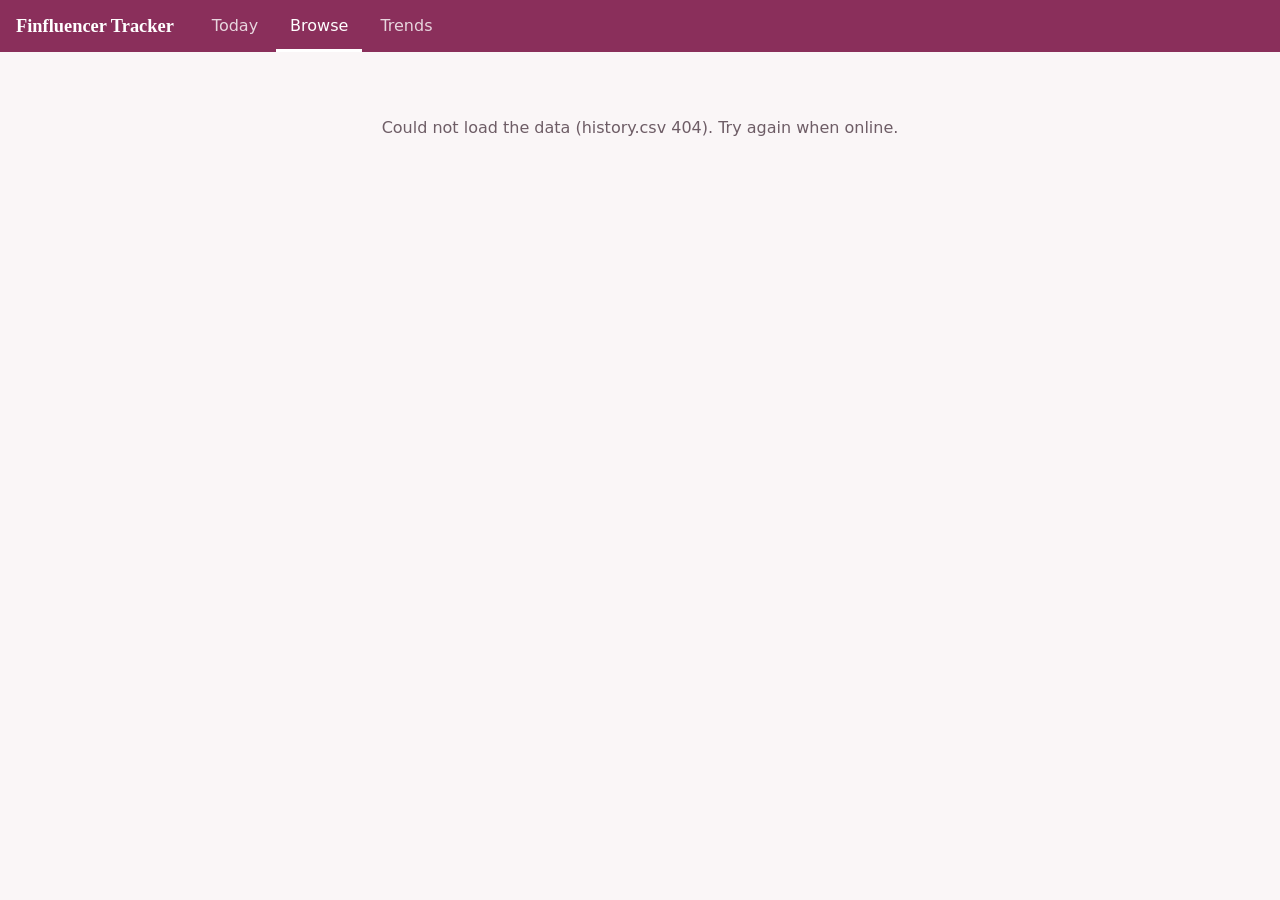
==== browse.html @ 4d165401 "Add the installable three-page site: Today, Browse, Trends Co-Authored-By: Claude Sonnet 5.5 <norepl" ====
<!doctype html>
<html lang="en">
<head>
<meta charset="utf-8">
<meta name="viewport" content="width=device-width, initial-scale=1">
<title>Finfluencer Tracker – Browse</title>
<link rel="manifest" href="manifest.webmanifest">
<meta name="theme-color" content="#8a2f5b">
<link rel="icon" href="icon.svg" type="image/svg+xml">
<link rel="apple-touch-icon" href="icon-192.png">
<link rel="stylesheet" href="style.css">
</head>
<body>
<main>
  <h1>Browse</h1>
  <p class="muted" id="runtime">Loading…</p>
  <div class="controls">
    <label>Search by name<input id="q" type="search" placeholder="e.g. rich"></label>
    <label>Kind<select id="kind"><option value="">All</option></select></label>
    <label>Size tier<select id="tier"><option value="">All</option></select></label>
    <label>Sort by<select id="sort">
      <option value="subscribers">Subscribers</option><option value="views">Views</option>
      <option value="videos">Videos</option><option value="views_per_video">Views per video</option>
      <option value="item">Name</option></select></label>
    <label>Order<select id="dir"><option value="-1">High to low</option><option value="1">Low to high</option></select></label>
    <label>Shortlist<select id="only"><option value="">All channels</option><option value="1">Starred only</option></select></label>
  </div>
  <p class="muted" id="count"></p>
  <div class="table-wrap" id="table"></div>
</main>
<script src="calc.js"></script>
<script src="app.js"></script>
<script>
renderNav("browse.html");
const KEY = "finfluencer-shortlist";
let stars = new Set();
try { stars = new Set(JSON.parse(localStorage.getItem(KEY) || "[]")); } catch (e) {}
const saveStars = () => { try { localStorage.setItem(KEY, JSON.stringify([...stars])); } catch (e) {} };
const NUMERIC = [["subscribers", "Subscribers"], ["views", "Views"], ["videos", "Videos"], ["views_per_video", "Views / video"]];
let data = [];

function fill(sel, values) {
  $(sel).insertAdjacentHTML("beforeend", [...new Set(values)].filter(Boolean).sort().map(v => `<option>${esc(v)}</option>`).join(""));
}
function render() {
  const q = $("#q").value.trim().toLowerCase(), kind = $("#kind").value, tier = $("#tier").value;
  const col = $("#sort").value, dir = +$("#dir").value, only = $("#only").value;
  const list = data.filter(r => (!q || r.item.toLowerCase().includes(q)) && (!kind || r.kind === kind) &&
    (!tier || r.tier === tier) && (!only || stars.has(r.item_id)));
  list.sort((a, b) => {
    if (col === "item") return dir * a.item.localeCompare(b.item);
    const x = a[col], y = b[col];  // empty values always sort last
    return x == null ? 1 : y == null ? -1 : dir * (x - y);
  });
  $("#count").textContent = `${list.length} of ${data.length} channels`;
  $("#table").innerHTML = list.length ? `<table><tr><th></th><th>Channel</th><th>Kind</th><th>Tier</th>` +
    NUMERIC.map(([c, l]) => `<th class="num sortable" data-col="${c}">${l}${c === col ? (dir < 0 ? " ▼" : " ▲") : ""}</th>`).join("") + `</tr>` +
    list.map(r => `<tr><td><button class="star ${stars.has(r.item_id) ? "on" : ""}" data-id="${esc(r.item_id)}" aria-label="Star ${esc(r.item)}">${stars.has(r.item_id) ? "★" : "☆"}</button></td>
      <td><a href="https://www.youtube.com/channel/${esc(r.item_id)}" target="_blank" rel="noopener">${esc(r.item)}</a></td>
      <td>${esc(r.kind)}</td><td>${esc(r.tier)}</td>` +
      NUMERIC.map(([c]) => `<td class="num">${fmt(r[c])}</td>`).join("") + `</tr>`).join("") + `</table>`
    : `<p class="empty">No channels match.</p>`;
}
loadData().then(({ rows, status, latest }) => {
  $("#runtime").textContent = `Latest values · data for ${latest} · last run ${new Date(status.run_time).toUTCString()}`;
  data = Calc.onDate(rows, latest);
  fill("#kind", data.map(r => r.kind)); fill("#tier", data.map(r => r.tier));
  for (const id of ["q", "kind", "tier", "sort", "dir", "only"]) $("#" + id).addEventListener("input", render);
  $("#table").addEventListener("click", e => {
    const star = e.target.closest(".star"), th = e.target.closest("th.sortable");
    if (star) { const id = star.dataset.id; stars.has(id) ? stars.delete(id) : stars.add(id); saveStars(); render(); }
    if (th) {
      if ($("#sort").value === th.dataset.col) $("#dir").value = String(-$("#dir").value);
      else { $("#sort").value = th.dataset.col; $("#dir").value = "-1"; }
      render();
    }
  });
  render();
}).catch(showError);
</script>
</body>
</html>
---- style.css ----
:root {
  --bg: #faf6f7; --card: #ffffff; --ink: #2a1f25; --muted: #6e5d66; --line: #e4d9de;
  --accent: #8a2f5b; --accent-ink: #ffffff; --accent2: #c27c2c; --bad: #b3402f; --good: #2f7a4f;
  --font-head: Georgia, "Times New Roman", serif;
  --font-body: system-ui, -apple-system, "Segoe UI", Roboto, sans-serif;
}
@media (prefers-color-scheme: dark) {
  :root { --bg: #1b1218; --card: #261a21; --ink: #f1e8ec; --muted: #b3a0aa; --line: #3d2c36;
          --accent: #d27aa6; --accent-ink: #1b1218; --accent2: #e0a35a; --bad: #e57d6c; --good: #6fc08f; }
}
* { box-sizing: border-box; }
body { margin: 0; background: var(--bg); color: var(--ink); font: 16px/1.5 var(--font-body); }
h1, h2, h3 { font-family: var(--font-head); line-height: 1.2; }
a { color: var(--accent); }
nav { background: var(--accent); color: var(--accent-ink); display: flex; gap: 4px; align-items: center;
      padding: 0 16px; flex-wrap: wrap; }
nav .brand { font: 700 1.15rem var(--font-head); margin-right: 20px; padding: 12px 0; }
nav a { color: var(--accent-ink); text-decoration: none; padding: 14px 14px; opacity: .8; }
nav a:hover, nav a.on { opacity: 1; box-shadow: inset 0 -3px 0 var(--accent-ink); }
main { max-width: 1040px; margin: 0 auto; padding: 24px 16px 64px; }
.muted { color: var(--muted); }
.cards { display: grid; grid-template-columns: repeat(auto-fit, minmax(160px, 1fr)); gap: 12px; margin: 16px 0 28px; }
.card { background: var(--card); border: 1px solid var(--line); border-radius: 10px; padding: 14px 16px; }
.card .n { font: 700 2rem var(--font-head); }
.card .l { color: var(--muted); font-size: .9rem; }
.chart-card { background: var(--card); border: 1px solid var(--line); border-radius: 10px; padding: 12px; margin-top: 12px; }
.table-wrap { overflow-x: auto; }
table { border-collapse: collapse; width: 100%; background: var(--card); border: 1px solid var(--line); }
th, td { text-align: left; padding: 8px 12px; border-bottom: 1px solid var(--line); white-space: nowrap; }
td.num, th.num { text-align: right; font-variant-numeric: tabular-nums; }
th { font-size: .85rem; color: var(--muted); }
th.sortable { cursor: pointer; user-select: none; }
.ok, .up { color: var(--good); font-weight: 600; } .fail, .down { color: var(--bad); font-weight: 600; }
.chg { display: block; font-size: .78rem; font-weight: 600; }
.controls { display: grid; grid-template-columns: repeat(auto-fit, minmax(170px, 1fr)); gap: 10px; margin: 16px 0; }
.controls label { display: flex; flex-direction: column; font-size: .8rem; color: var(--muted); gap: 3px; }
input, select, button { font: inherit; padding: 7px 9px; border: 1px solid var(--line); border-radius: 6px;
                        background: var(--card); color: var(--ink); }
button { cursor: pointer; }
.star { background: none; border: none; font-size: 1.4rem; line-height: 1; padding: 0 4px; color: var(--muted); }
.star.on { color: var(--accent2); }
.picker { display: flex; flex-wrap: wrap; gap: 6px 14px; margin: 10px 0; }
.picker label { display: inline-flex; align-items: center; gap: 5px; font-size: .88rem; cursor: pointer; }
.picker i { width: 10px; height: 10px; border-radius: 50%; display: inline-block; }
.switch { display: inline-flex; border: 1px solid var(--accent); border-radius: 8px; overflow: hidden; margin-right: 10px; }
.switch button { border: none; border-radius: 0; background: var(--card); }
.switch button.on { background: var(--accent); color: var(--accent-ink); }
section.finding { margin-bottom: 40px; }
section.finding p { max-width: 72ch; }
section.finding .how { color: var(--muted); font-size: .92rem; }
svg text { fill: var(--muted); font: 11px var(--font-body); }
.empty { padding: 24px; text-align: center; color: var(--muted); }
@media (max-width: 560px) { nav a { padding: 12px 8px; } }
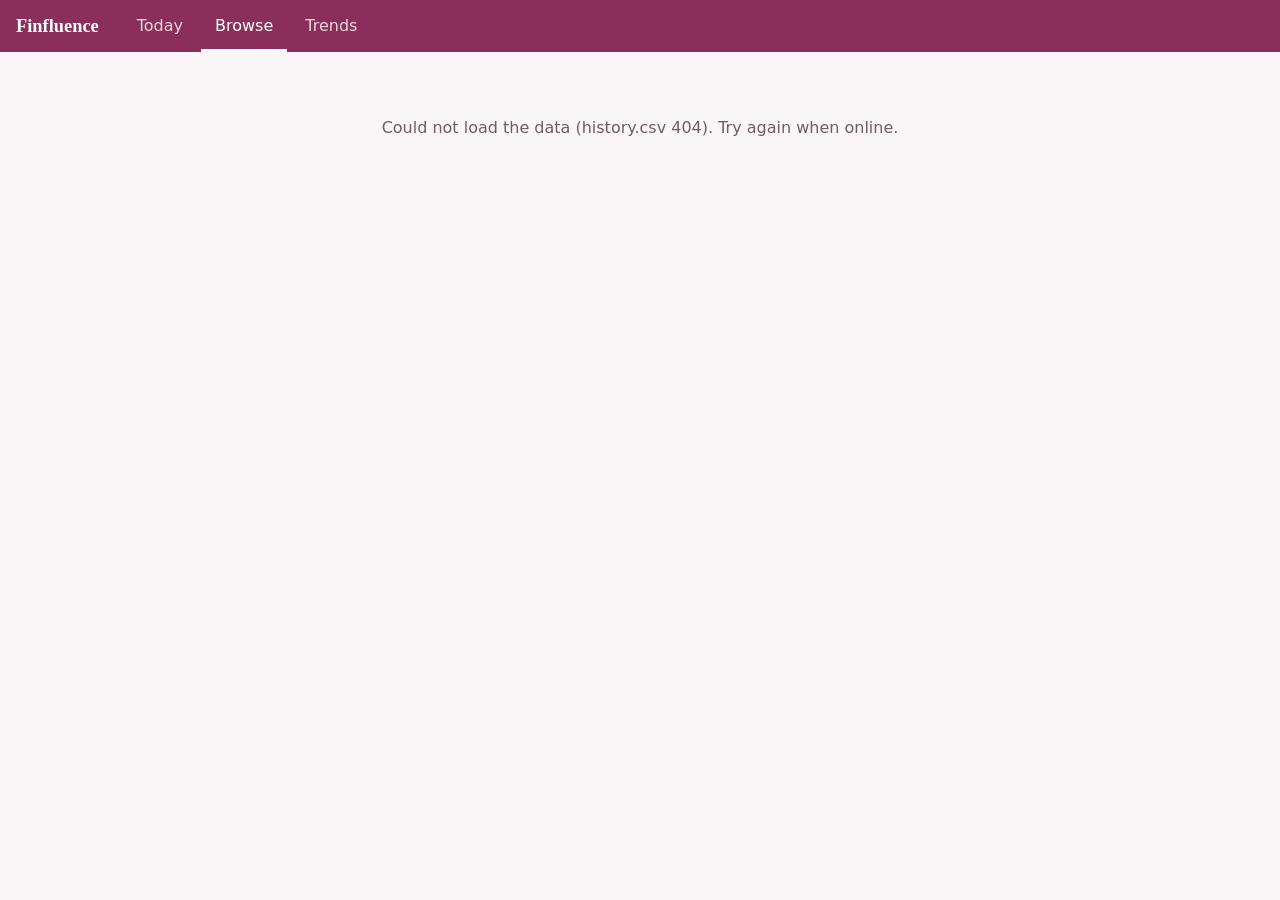
==== commit 16ef853a: "Rename the project to Finfluence Co-Authored-By: Claude Sonnet 5.5 <noreply@anthropic.com>" ====
--- a/browse.html
+++ b/browse.html
@@ -3,7 +3,7 @@
 <head>
 <meta charset="utf-8">
 <meta name="viewport" content="width=device-width, initial-scale=1">
-<title>Finfluencer Tracker – Browse</title>
+<title>Finfluence – Browse</title>
 <link rel="manifest" href="manifest.webmanifest">
 <meta name="theme-color" content="#8a2f5b">
 <link rel="icon" href="icon.svg" type="image/svg+xml">
@@ -32,7 +32,7 @@
 <script src="app.js"></script>
 <script>
 renderNav("browse.html");
-const KEY = "finfluencer-shortlist";
+const KEY = "finfluence-shortlist";
 let stars = new Set();
 try { stars = new Set(JSON.parse(localStorage.getItem(KEY) || "[]")); } catch (e) {}
 const saveStars = () => { try { localStorage.setItem(KEY, JSON.stringify([...stars])); } catch (e) {} };
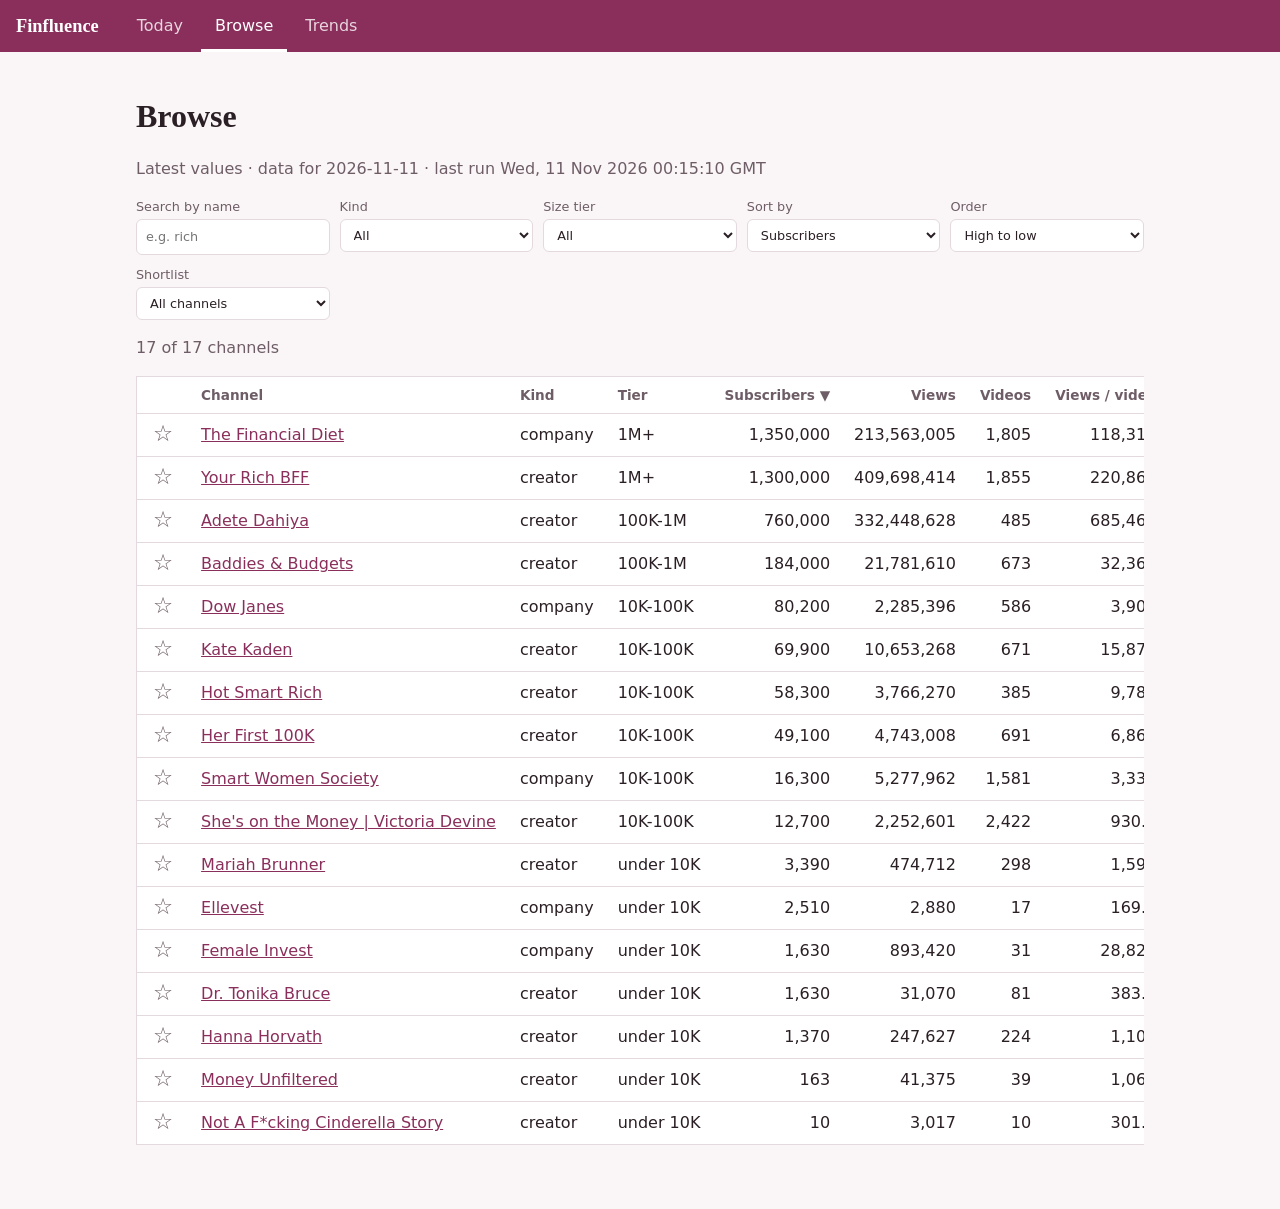
==== commit cfeae85b: "Add youtube_rss as a second source with three new columns Per-channel upload feeds (XML, no key) giv" ====
--- a/browse.html
+++ b/browse.html
@@ -21,6 +21,8 @@
     <label>Sort by<select id="sort">
       <option value="subscribers">Subscribers</option><option value="views">Views</option>
       <option value="videos">Videos</option><option value="views_per_video">Views per video</option>
+      <option value="videos_7d">Uploads, 7 days</option><option value="days_since_upload">Days since upload</option>
+      <option value="recent_avg_views">Recent avg views</option>
       <option value="item">Name</option></select></label>
     <label>Order<select id="dir"><option value="-1">High to low</option><option value="1">Low to high</option></select></label>
     <label>Shortlist<select id="only"><option value="">All channels</option><option value="1">Starred only</option></select></label>
@@ -36,7 +38,8 @@
 let stars = new Set();
 try { stars = new Set(JSON.parse(localStorage.getItem(KEY) || "[]")); } catch (e) {}
 const saveStars = () => { try { localStorage.setItem(KEY, JSON.stringify([...stars])); } catch (e) {} };
-const NUMERIC = [["subscribers", "Subscribers"], ["views", "Views"], ["videos", "Videos"], ["views_per_video", "Views / video"]];
+const NUMERIC = [["subscribers", "Subscribers"], ["views", "Views"], ["videos", "Videos"], ["views_per_video", "Views / video"],
+  ["videos_7d", "Uploads, 7 days"], ["days_since_upload", "Days since upload"], ["recent_avg_views", "Recent avg views"]];
 let data = [];
 
 function fill(sel, values) {
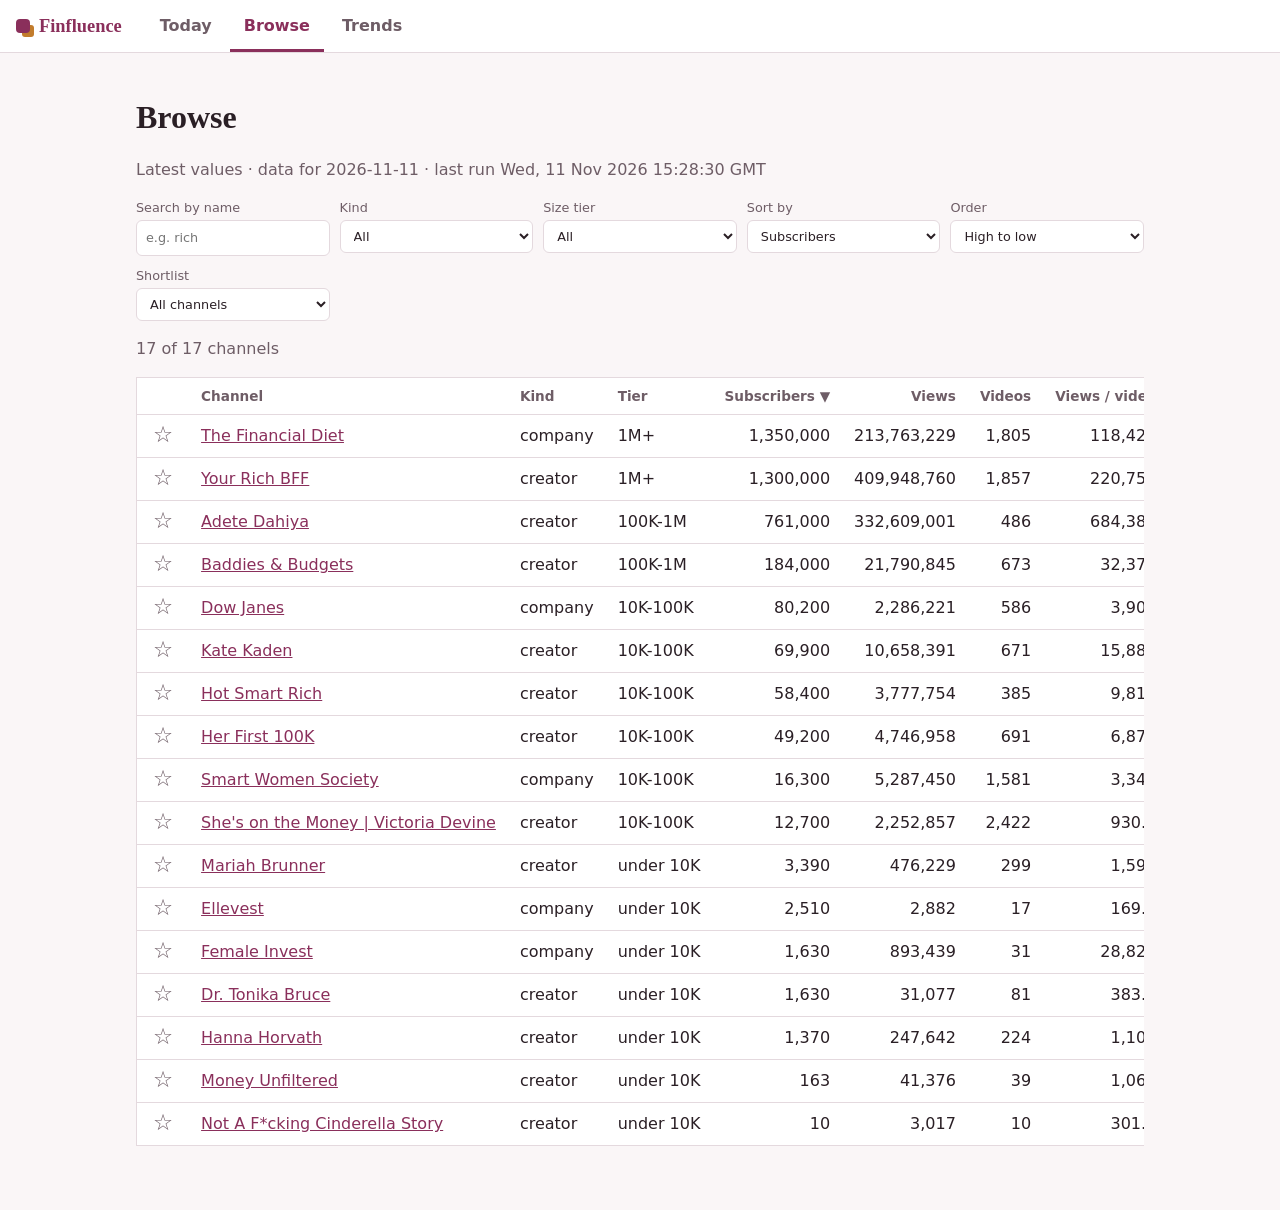
==== commit eef7d473: "Fix stale-cache crash: version the script and style URLs, make the service worker revalidate Co-Auth" ====
--- a/browse.html
+++ b/browse.html
@@ -8,7 +8,7 @@
 <meta name="theme-color" content="#8a2f5b">
 <link rel="icon" href="icon.svg" type="image/svg+xml">
 <link rel="apple-touch-icon" href="icon-192.png">
-<link rel="stylesheet" href="style.css">
+<link rel="stylesheet" href="style.css?v=4">
 </head>
 <body>
 <main>
@@ -30,8 +30,8 @@
   <p class="muted" id="count"></p>
   <div class="table-wrap" id="table"></div>
 </main>
-<script src="calc.js"></script>
-<script src="app.js"></script>
+<script src="calc.js?v=4"></script>
+<script src="app.js?v=4"></script>
 <script>
 renderNav("browse.html");
 const KEY = "finfluence-shortlist";
--- a/style.css
+++ b/style.css
@@ -3,20 +3,31 @@
   --accent: #8a2f5b; --accent-ink: #ffffff; --accent2: #c27c2c; --bad: #b3402f; --good: #2f7a4f;
   --font-head: Georgia, "Times New Roman", serif;
   --font-body: system-ui, -apple-system, "Segoe UI", Roboto, sans-serif;
+  --line-soft: #f0e7eb; --good-bg: #e3f1e8; --bad-bg: #f8e3df; --flat-bg: #efe8eb;
+  --t1: #e6c4d5; --t2: #c98aae; --t3: #a85083; --t4: #8a2f5b;
+  --ring: #d8c2cc;
+  --shadow: 0 1px 2px rgba(70, 25, 45, .10), 0 10px 22px -12px rgba(70, 25, 45, .38);
+  --shadow-up: 0 2px 4px rgba(70, 25, 45, .12), 0 16px 30px -12px rgba(70, 25, 45, .45);
 }
 @media (prefers-color-scheme: dark) {
   :root { --bg: #1b1218; --card: #261a21; --ink: #f1e8ec; --muted: #b3a0aa; --line: #3d2c36;
-          --accent: #d27aa6; --accent-ink: #1b1218; --accent2: #e0a35a; --bad: #e57d6c; --good: #6fc08f; }
+          --accent: #d27aa6; --accent-ink: #1b1218; --accent2: #e0a35a; --bad: #e57d6c; --good: #6fc08f;
+          --line-soft: #33242d; --good-bg: #1f3427; --bad-bg: #3d221e; --flat-bg: #33242d;
+          --t1: #5a3047; --t2: #8c4a6e; --t3: #b8648f; --t4: #d27aa6;
+          --ring: #4f3a47;
+          --shadow: 0 1px 2px rgba(0, 0, 0, .55), 0 12px 26px -10px rgba(0, 0, 0, .75);
+          --shadow-up: 0 2px 4px rgba(0, 0, 0, .6), 0 18px 34px -10px rgba(0, 0, 0, .85); }
 }
 * { box-sizing: border-box; }
 body { margin: 0; background: var(--bg); color: var(--ink); font: 16px/1.5 var(--font-body); }
 h1, h2, h3 { font-family: var(--font-head); line-height: 1.2; }
 a { color: var(--accent); }
-nav { background: var(--accent); color: var(--accent-ink); display: flex; gap: 4px; align-items: center;
-      padding: 0 16px; flex-wrap: wrap; }
-nav .brand { font: 700 1.15rem var(--font-head); margin-right: 20px; padding: 12px 0; }
-nav a { color: var(--accent-ink); text-decoration: none; padding: 14px 14px; opacity: .8; }
-nav a:hover, nav a.on { opacity: 1; box-shadow: inset 0 -3px 0 var(--accent-ink); }
+nav { background: var(--card); color: var(--ink); border-bottom: 1px solid var(--line); display: flex; gap: 4px;
+      align-items: center; padding: 0 16px; flex-wrap: wrap; }
+nav .brand { font: 700 1.15rem var(--font-head); margin-right: 20px; padding: 12px 0; color: var(--accent); }
+nav a { color: var(--muted); text-decoration: none; padding: 14px 14px; font-weight: 600; }
+nav a:hover { color: var(--ink); }
+nav a.on { color: var(--accent); box-shadow: inset 0 -3px 0 var(--accent); }
 main { max-width: 1040px; margin: 0 auto; padding: 24px 16px 64px; }
 .muted { color: var(--muted); }
 .cards { display: grid; grid-template-columns: repeat(auto-fit, minmax(160px, 1fr)); gap: 12px; margin: 16px 0 28px; }
@@ -50,4 +61,107 @@
 section.finding .how { color: var(--muted); font-size: .92rem; }
 svg text { fill: var(--muted); font: 11px var(--font-body); }
 .empty { padding: 24px; text-align: center; color: var(--muted); }
-@media (max-width: 560px) { nav a { padding: 12px 8px; } }
+nav { position: sticky; top: 0; z-index: 5; }
+nav .brand { display: inline-flex; align-items: center; gap: 9px; }
+nav .mark { width: 14px; height: 14px; border-radius: 4px; background: var(--accent); display: inline-block;
+            box-shadow: 5px 5px 0 -1px var(--accent2); }
+
+/* ===== Dashboard (Today page) ===== */
+main.dash { max-width: 1200px; }
+.dash-head { display: flex; flex-wrap: wrap; justify-content: space-between; align-items: flex-end; gap: 12px 24px; margin-bottom: 18px; }
+.dash-head h1 { margin: 0; font-size: 1.9rem; }
+.dash-head p { margin: 2px 0 0; }
+.runpill { display: inline-flex; align-items: center; gap: 8px; background: var(--card); border: 1px solid var(--line);
+           border-radius: 999px; padding: 7px 14px; font-size: .9rem; }
+.runpill b { font-weight: 650; }
+.dot { width: 9px; height: 9px; border-radius: 50%; display: inline-block; background: var(--muted); flex: none; }
+.dot.ok { background: var(--good); box-shadow: 0 0 0 0 var(--good); animation: ping 2.4s ease-out infinite; }
+.dot.bad { background: var(--bad); }
+@keyframes ping { 0% { box-shadow: 0 0 0 0 rgba(47, 122, 79, .45); } 70%, 100% { box-shadow: 0 0 0 8px rgba(47, 122, 79, 0); } }
+@media (prefers-reduced-motion: reduce) { .dot.ok { animation: none; } }
+
+.kpis { display: grid; grid-template-columns: repeat(4, minmax(0, 1fr)); gap: 14px; margin-bottom: 16px; }
+.kpi.leader { grid-column: span 2; }
+@media (max-width: 1000px) { .kpis { grid-template-columns: repeat(2, minmax(0, 1fr)); } }
+@media (max-width: 560px) { .kpis { grid-template-columns: minmax(0, 1fr); } .kpi.leader { grid-column: auto; } }
+.kpi { background: var(--card); border: 1px solid var(--line); border-radius: 12px; padding: 14px 16px 12px; display: flex;
+       flex-direction: column; gap: 3px; min-width: 0; }
+.kpi .k-label { font-size: .78rem; text-transform: uppercase; letter-spacing: .06em; color: var(--muted); font-weight: 600; }
+.kpi .k-value { font: 700 1.9rem/1.15 var(--font-head); font-variant-numeric: tabular-nums; }
+.kpi .k-sub { font-size: .82rem; color: var(--muted); display: flex; flex-wrap: wrap; gap: 4px 8px; align-items: center; }
+.kpi .spark { width: 100%; height: auto; margin-top: 4px; }
+.kpi.split .k-value { display: flex; gap: 18px; }
+.kpi.split small { display: block; font: 600 .75rem var(--font-body); color: var(--muted); }
+
+.pill { display: inline-block; border-radius: 999px; padding: 1px 8px; font-size: .78rem; font-weight: 650;
+        font-variant-numeric: tabular-nums; white-space: nowrap; }
+.pill.up { background: var(--good-bg); color: var(--good); } .pill.down { background: var(--bad-bg); color: var(--bad); }
+.pill.flat { background: var(--flat-bg); color: var(--muted); }
+
+.grid { display: grid; gap: 14px; margin-bottom: 14px; grid-template-columns: repeat(3, minmax(0, 1fr)); }
+.span2 { grid-column: span 2; }
+@media (max-width: 900px) { .grid { grid-template-columns: minmax(0, 1fr); } .span2 { grid-column: auto; } }
+.panel { background: var(--card); border: 1px solid var(--line); border-radius: 12px; padding: 16px 18px; min-width: 0; }
+.panel h2 { margin: 0 0 2px; font-size: 1.1rem; }
+.panel .panel-note { margin: 0 0 12px; color: var(--muted); font-size: .85rem; }
+.panel h3 { margin: 18px 0 8px; font-size: .78rem; text-transform: uppercase; letter-spacing: .06em; color: var(--muted);
+            font-family: var(--font-body); }
+
+.bars { list-style: none; margin: 0; padding: 0; display: grid; gap: 9px; }
+.bars li { display: grid; grid-template-columns: minmax(90px, 1.1fr) 2.2fr auto; align-items: center; gap: 2px 10px; }
+.bars .bl { font-size: .9rem; overflow: hidden; text-overflow: ellipsis; white-space: nowrap; }
+.bars .bv { font: 650 .85rem var(--font-body); font-variant-numeric: tabular-nums; text-align: right; min-width: 64px; }
+.bars .bs { grid-column: 2 / 4; font-size: .74rem; color: var(--muted); margin-top: -4px; font-variant-numeric: tabular-nums; }
+.track { position: relative; height: 10px; border-radius: 5px; background: var(--line-soft); overflow: hidden; }
+.track.mid::after { content: ""; position: absolute; left: 50%; top: 0; bottom: 0; width: 1px; background: var(--muted); opacity: .5; }
+.track i { position: absolute; top: 0; bottom: 0; border-radius: 5px; background: var(--accent); }
+.track i.pos { background: var(--good); } .track i.neg { background: var(--bad); }
+.track.mid i.pos { left: 50%; border-radius: 0 5px 5px 0; } .track.mid i.neg { right: 50%; border-radius: 5px 0 0 5px; }
+.track:not(.mid) i { left: 0; }
+.track i.creator { background: var(--accent); } .track i.company { background: var(--accent2); }
+
+.src { display: grid; gap: 8px; }
+.src-row { display: flex; align-items: center; gap: 10px; border: 1px solid var(--line); border-radius: 10px; padding: 9px 12px; }
+.src-row .name { font-weight: 600; flex: 1; min-width: 0; overflow-wrap: anywhere; }
+.src-row .cnt { color: var(--muted); font-size: .85rem; font-variant-numeric: tabular-nums; }
+.legend { display: flex; flex-wrap: wrap; gap: 4px 14px; font-size: .8rem; color: var(--muted); margin-top: 8px; }
+.legend i { width: 10px; height: 10px; border-radius: 3px; display: inline-block; margin-right: 5px; vertical-align: -1px; }
+.stack { display: flex; height: 16px; border-radius: 8px; overflow: hidden; background: var(--line-soft); gap: 2px; }
+.stack span { display: block; min-width: 3px; }
+
+.chan { font-weight: 600; text-decoration: none; color: var(--ink); }
+.chan:hover { color: var(--accent); text-decoration: underline; }
+.badge { display: inline-block; font-size: .7rem; letter-spacing: .04em; text-transform: uppercase; color: var(--muted);
+         border: 1px solid var(--line); border-radius: 5px; padding: 0 5px; margin-left: 6px; vertical-align: 1px; }
+.dash table { border-radius: 10px; overflow: hidden; }
+.dash td .pill { margin-left: 6px; }
+.dash .rank { color: var(--muted); font-variant-numeric: tabular-nums; width: 2ch; }
+.dash td.spark-cell { padding-top: 4px; padding-bottom: 4px; }
+@media (max-width: 560px) { nav a { padding: 12px 8px; } .bars li { grid-template-columns: 1fr auto; } .bars .track { grid-column: 1 / 3; order: 3; }
+  .bars .bs { grid-column: 1 / 3; margin-top: 0; } }
+
+/* ===== Depth: an outline and a soft drop shadow on every card ===== */
+.card, .chart-card, .kpi, .panel, .runpill { border: 1.5px solid var(--ring); box-shadow: var(--shadow); }
+.kpi, .panel { transition: box-shadow .18s ease, transform .18s ease; }
+.kpi:hover, .panel:hover { box-shadow: var(--shadow-up); transform: translateY(-2px); }
+@media (prefers-reduced-motion: reduce) { .kpi, .panel { transition: none; } .kpi:hover, .panel:hover { transform: none; } }
+.dash-sub { margin: 4px 0 0; color: var(--ink); }
+.dash-sub b { font-weight: 650; }
+.dash-counts { margin: 2px 0 0; color: var(--muted); font-size: .85rem; }
+
+/* ===== Leaderboard card ===== */
+.kpi.leader { border-color: var(--accent); background: linear-gradient(135deg, var(--card) 55%, var(--line-soft)); gap: 8px; }
+.lead-label { display: flex; align-items: center; justify-content: space-between; gap: 10px; flex-wrap: wrap; }
+.lead-label .switch { margin: 0; }
+.lead-label .switch button { padding: 3px 10px; font-size: .8rem; text-transform: none; letter-spacing: 0; }
+.lead-top { display: flex; align-items: center; gap: 14px; min-width: 0; }
+.lead-rank { flex: none; width: 46px; height: 46px; border-radius: 50%; background: var(--accent); color: var(--accent-ink);
+             font: 700 1.5rem var(--font-head); display: grid; place-items: center; box-shadow: 0 0 0 4px var(--line-soft), 0 0 0 5.5px var(--accent2); }
+.lead-main { min-width: 0; }
+.lead-name { font: 700 1.45rem/1.2 var(--font-head); overflow: hidden; text-overflow: ellipsis; white-space: nowrap; }
+.lead-list { margin: 2px 0 0; padding: 0; list-style: none; counter-reset: lead 1; display: grid; gap: 4px; }
+.lead-list li { counter-increment: lead; display: flex; align-items: center; justify-content: space-between; gap: 10px;
+                font-size: .9rem; border-top: 1px dashed var(--line); padding-top: 4px; }
+.lead-list li::before { content: counter(lead); width: 1.4em; color: var(--muted); font-weight: 650; }
+.lead-item { flex: 1; min-width: 0; overflow: hidden; text-overflow: ellipsis; white-space: nowrap; }
+.lead-note { margin: 2px 0 0; color: var(--muted); font-size: .74rem; }
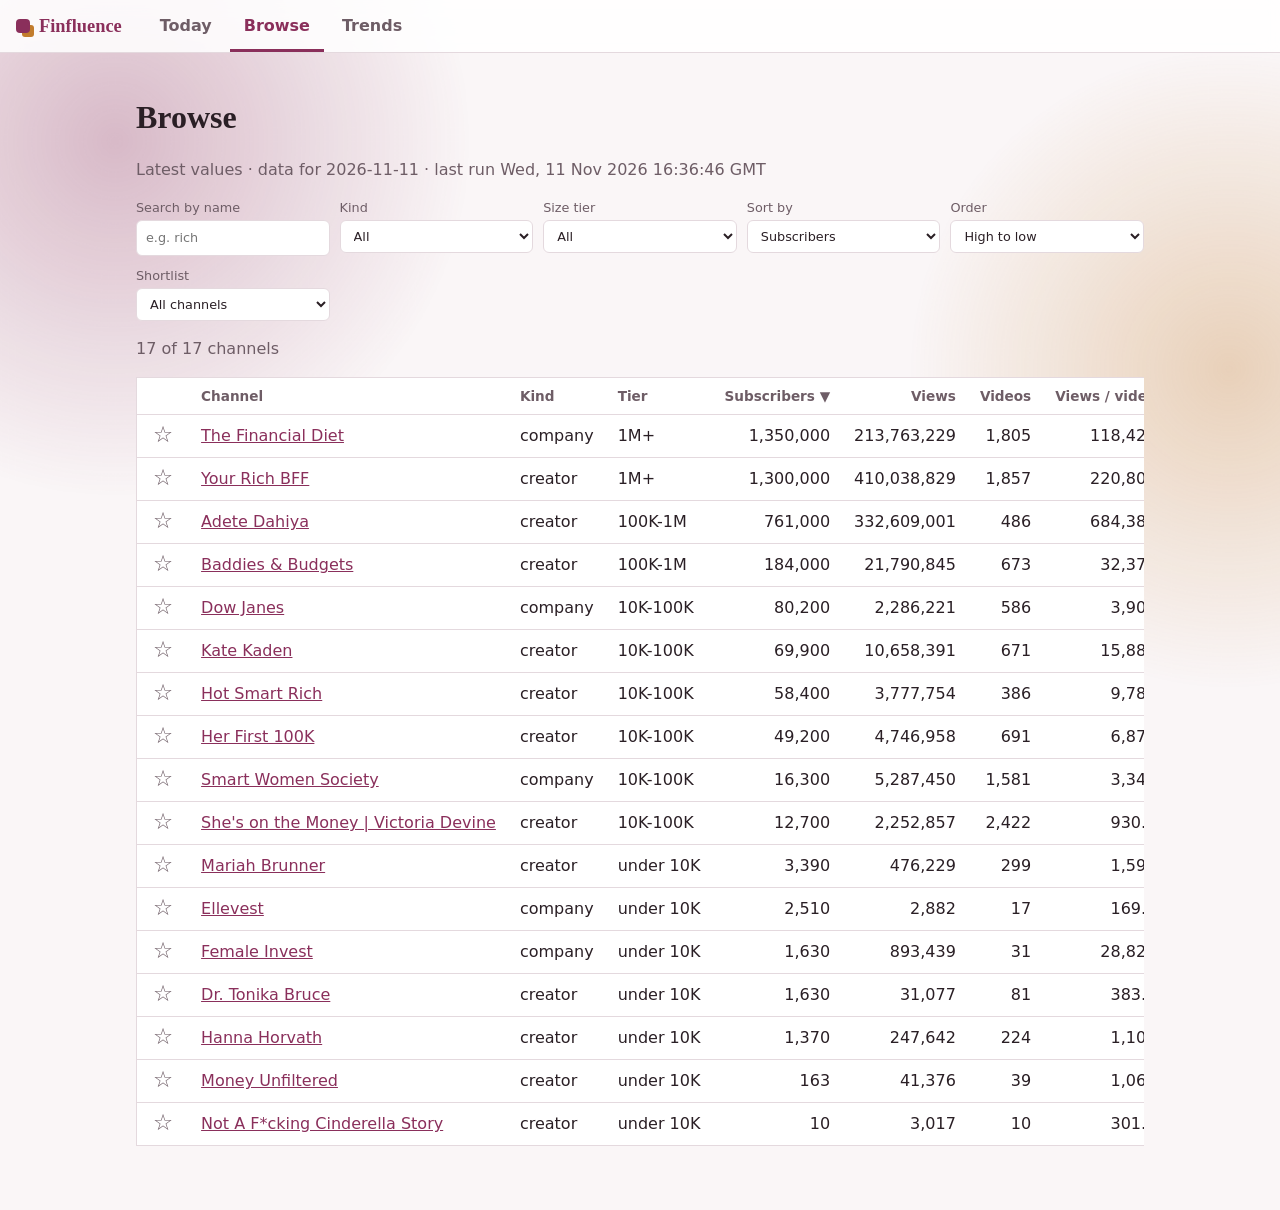
==== commit 94641985: "Background: three drifting orbs in the theme colors that also shift as the page scrolls; frosted-gla" ====
--- a/browse.html
+++ b/browse.html
@@ -8,7 +8,7 @@
 <meta name="theme-color" content="#8a2f5b">
 <link rel="icon" href="icon.svg" type="image/svg+xml">
 <link rel="apple-touch-icon" href="icon-192.png">
-<link rel="stylesheet" href="style.css?v=4">
+<link rel="stylesheet" href="style.css?v=6">
 </head>
 <body>
 <main>
@@ -23,6 +23,7 @@
       <option value="videos">Videos</option><option value="views_per_video">Views per video</option>
       <option value="videos_7d">Uploads, 7 days</option><option value="days_since_upload">Days since upload</option>
       <option value="recent_avg_views">Recent avg views</option>
+      <option value="likes_recent">Likes, recent uploads</option><option value="comments_recent">Comments, recent uploads</option>
       <option value="item">Name</option></select></label>
     <label>Order<select id="dir"><option value="-1">High to low</option><option value="1">Low to high</option></select></label>
     <label>Shortlist<select id="only"><option value="">All channels</option><option value="1">Starred only</option></select></label>
@@ -30,8 +31,8 @@
   <p class="muted" id="count"></p>
   <div class="table-wrap" id="table"></div>
 </main>
-<script src="calc.js?v=4"></script>
-<script src="app.js?v=4"></script>
+<script src="calc.js?v=6"></script>
+<script src="app.js?v=6"></script>
 <script>
 renderNav("browse.html");
 const KEY = "finfluence-shortlist";
@@ -39,7 +40,8 @@
 try { stars = new Set(JSON.parse(localStorage.getItem(KEY) || "[]")); } catch (e) {}
 const saveStars = () => { try { localStorage.setItem(KEY, JSON.stringify([...stars])); } catch (e) {} };
 const NUMERIC = [["subscribers", "Subscribers"], ["views", "Views"], ["videos", "Videos"], ["views_per_video", "Views / video"],
-  ["videos_7d", "Uploads, 7 days"], ["days_since_upload", "Days since upload"], ["recent_avg_views", "Recent avg views"]];
+  ["videos_7d", "Uploads, 7 days"], ["days_since_upload", "Days since upload"], ["recent_avg_views", "Recent avg views"],
+  ["likes_recent", "Likes, recent uploads"], ["comments_recent", "Comments, recent uploads"]];
 let data = [];
 
 function fill(sel, values) {
--- a/style.css
+++ b/style.css
@@ -165,3 +165,25 @@
 .lead-list li::before { content: counter(lead); width: 1.4em; color: var(--muted); font-weight: 650; }
 .lead-item { flex: 1; min-width: 0; overflow: hidden; text-overflow: ellipsis; white-space: nowrap; }
 .lead-note { margin: 2px 0 0; color: var(--muted); font-size: .74rem; }
+
+/* ===== Background orbs: three soft, slowly drifting glows in the theme colors, shifted further as the page scrolls ===== */
+:root { --scroll: 0; --orb-strength: 30%; }
+@media (prefers-color-scheme: dark) { :root { --orb-strength: 36%; } }
+.orbs { position: fixed; inset: 0; z-index: -1; overflow: hidden; pointer-events: none; }
+.orb { position: absolute; border-radius: 50%; will-change: transform, translate;
+       background: radial-gradient(circle at 50% 50%, color-mix(in srgb, var(--orb) var(--orb-strength), transparent) 0%, transparent 68%); }
+.orb.o1 { --orb: var(--accent); width: 58vmax; height: 58vmax; left: -20vmax; top: -18vmax;
+          translate: calc(var(--scroll) * 24vw) calc(var(--scroll) * 62vh); animation: drift1 38s ease-in-out infinite alternate; }
+.orb.o2 { --orb: var(--accent2); width: 52vmax; height: 52vmax; right: -22vmax; top: 4vh;
+          translate: calc(var(--scroll) * -20vw) calc(var(--scroll) * 48vh); animation: drift2 46s ease-in-out infinite alternate; }
+.orb.o3 { --orb: var(--t3); width: 62vmax; height: 62vmax; left: 24vw; bottom: -34vmax;
+          translate: calc(var(--scroll) * 16vw) calc(var(--scroll) * -34vh); animation: drift3 54s ease-in-out infinite alternate; }
+@keyframes drift1 { from { transform: translate(0, 0) scale(1); } to { transform: translate(9vw, 7vh) scale(1.14); } }
+@keyframes drift2 { from { transform: translate(0, 0) scale(1.08); } to { transform: translate(-8vw, 9vh) scale(.94); } }
+@keyframes drift3 { from { transform: translate(0, 0) scale(.96); } to { transform: translate(-10vw, -6vh) scale(1.12); } }
+@media (prefers-reduced-motion: reduce) { .orb { animation: none; translate: none; } }
+
+/* a touch of frosted glass, so the orbs show through the cards and the nav bar */
+nav { background: color-mix(in srgb, var(--card) 86%, transparent); -webkit-backdrop-filter: blur(10px); backdrop-filter: blur(10px); }
+.kpi, .panel, .runpill, .card, .chart-card { background: color-mix(in srgb, var(--card) 90%, transparent);
+  -webkit-backdrop-filter: blur(8px); backdrop-filter: blur(8px); }
